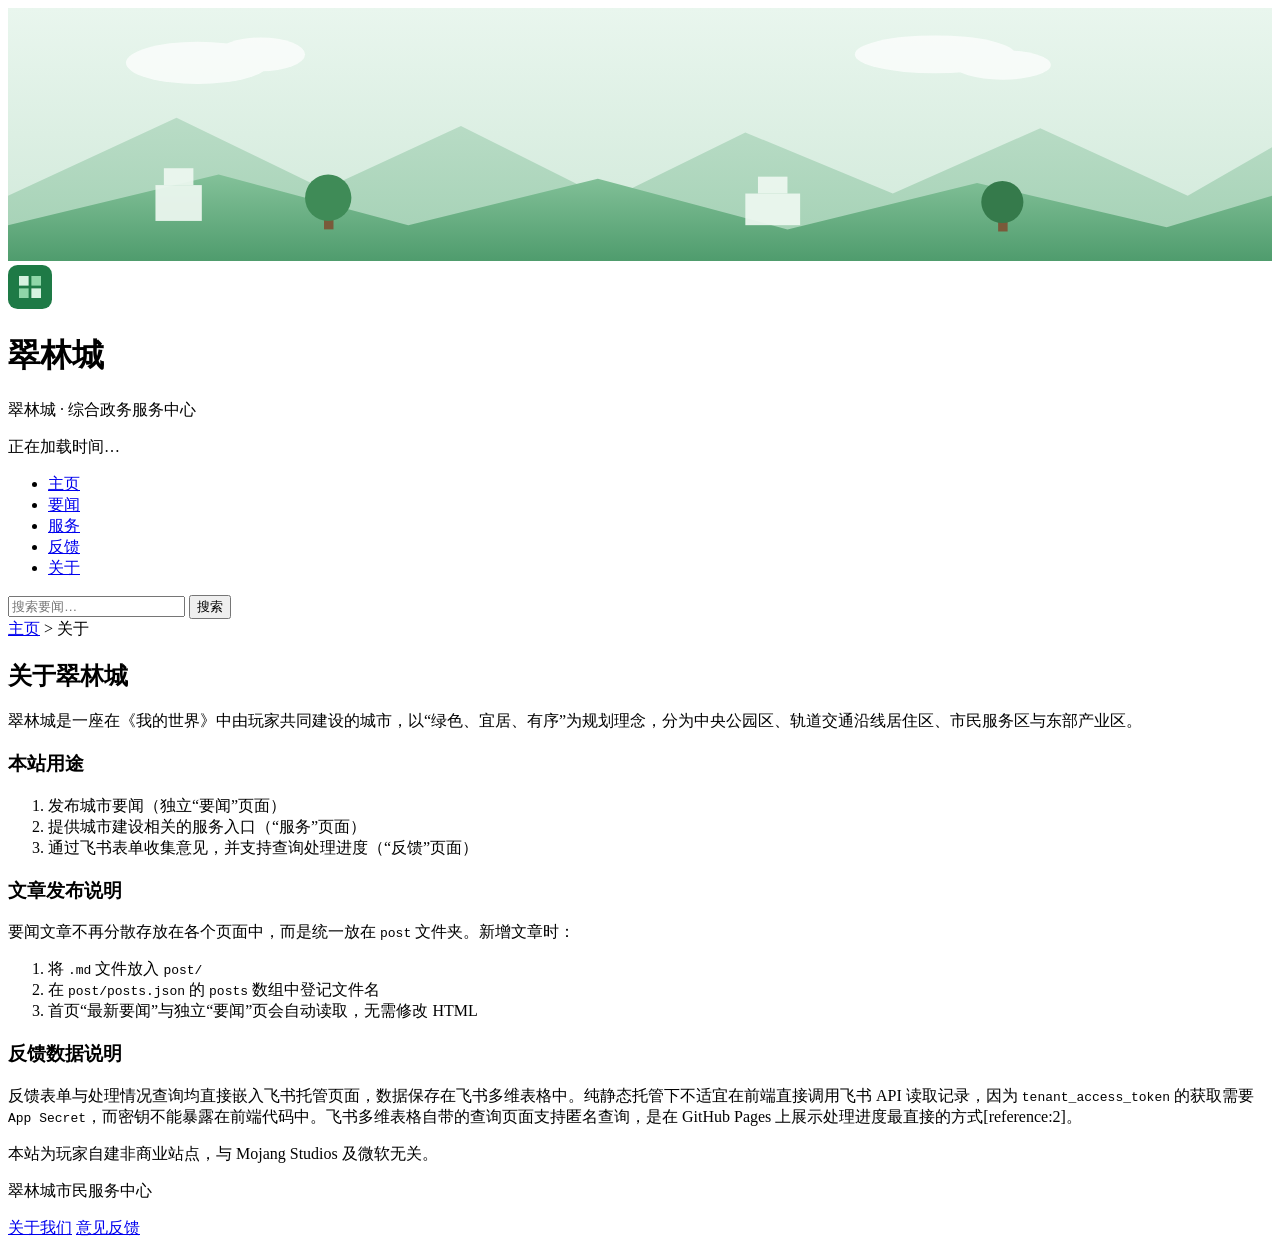
==== pages/about.html @ fd7b01f1 "first commit" ====
<!DOCTYPE html>
<html lang="zh-CN">
<head>
<meta charset="UTF-8">
<meta name="viewport" content="width=device-width, initial-scale=1">
<title>关于 · 翠林城</title>
<link rel="icon" href="../img/favicon.svg" type="image/svg+xml">
<link rel="stylesheet" href="../CSS/index-css.css">
</head>
<body>

<header class="top-banner top-banner--small">
  <img class="top-banner__bg" src="../img/banner.svg" alt="翠林城城市风貌">
  <div class="top-banner__inner">
    <div class="brand">
      <img class="brand__mark" src="../img/favicon.svg" alt="翠林城图标" width="44" height="44">
      <div class="brand__text">
        <h1 class="brand__name">翠林城</h1>
        <p class="brand__sub">翠林城 · 综合政务服务中心</p>
      </div>
    </div>
    <div class="clock" id="siteClock">正在加载时间…</div>
  </div>
</header>

<div class="toolbar">
  <div class="toolbar__inner">
    <nav class="main-nav" aria-label="主导航">
      <ul>
        <li><a href="../index.html">主页</a></li>
        <li><a href="news.html">要闻</a></li>
        <li><a href="service.html">服务</a></li>
        <li><a href="feedback.html">反馈</a></li>
        <li><a href="about.html" class="active">关于</a></li>
      </ul>
    </nav>
    <form class="search" onsubmit="location.href='../index.html';return false;">
      <input type="search" placeholder="搜索要闻…" aria-label="站内搜索">
      <button type="submit">搜索</button>
    </form>
  </div>
</div>

<main class="container" id="main">
  <nav class="breadcrumb"><a href="../index.html">主页</a> &gt; <span>关于</span></nav>

  <section class="panel page-panel">
    <div class="panel__head"><h2>关于翠林城</h2></div>
    <div class="page-body">
      <p>翠林城是一座在《我的世界》中由玩家共同建设的城市，以“绿色、宜居、有序”为规划理念，分为中央公园区、轨道交通沿线居住区、市民服务区与东部产业区。</p>

      <h3>本站用途</h3>
      <ol>
        <li>发布城市要闻（独立“要闻”页面）</li>
        <li>提供城市建设相关的服务入口（“服务”页面）</li>
        <li>通过飞书表单收集意见，并支持查询处理进度（“反馈”页面）</li>
      </ol>

      <h3>文章发布说明</h3>
      <p>要闻文章不再分散存放在各个页面中，而是统一放在 <code>post</code> 文件夹。新增文章时：</p>
      <ol>
        <li>将 <code>.md</code> 文件放入 <code>post/</code></li>
        <li>在 <code>post/posts.json</code> 的 <code>posts</code> 数组中登记文件名</li>
        <li>首页“最新要闻”与独立“要闻”页会自动读取，无需修改 HTML</li>
      </ol>

      <h3>反馈数据说明</h3>
      <p>反馈表单与处理情况查询均直接嵌入飞书托管页面，数据保存在飞书多维表格中。纯静态托管下不适宜在前端直接调用飞书 API 读取记录，因为 <code>tenant_access_token</code> 的获取需要 <code>App Secret</code>，而密钥不能暴露在前端代码中。飞书多维表格自带的查询页面支持匿名查询，是在 GitHub Pages 上展示处理进度最直接的方式[reference:2]。</p>

      <p class="note">本站为玩家自建非商业站点，与 Mojang Studios 及微软无关。</p>
    </div>
  </section>
</main>

<footer class="site-footer">
  <div class="footer-bottom">
    <div class="footer-bottom__inner">
      <p>翠林城市民服务中心</p>
      <p class="footer-bottom__links">
        <a href="about.html">关于我们</a>
        <a href="feedback.html">意见反馈</a>
      </p>
    </div>
  </div>
</footer>

<script src="../JS/common.js"></script>
</body>
</html>
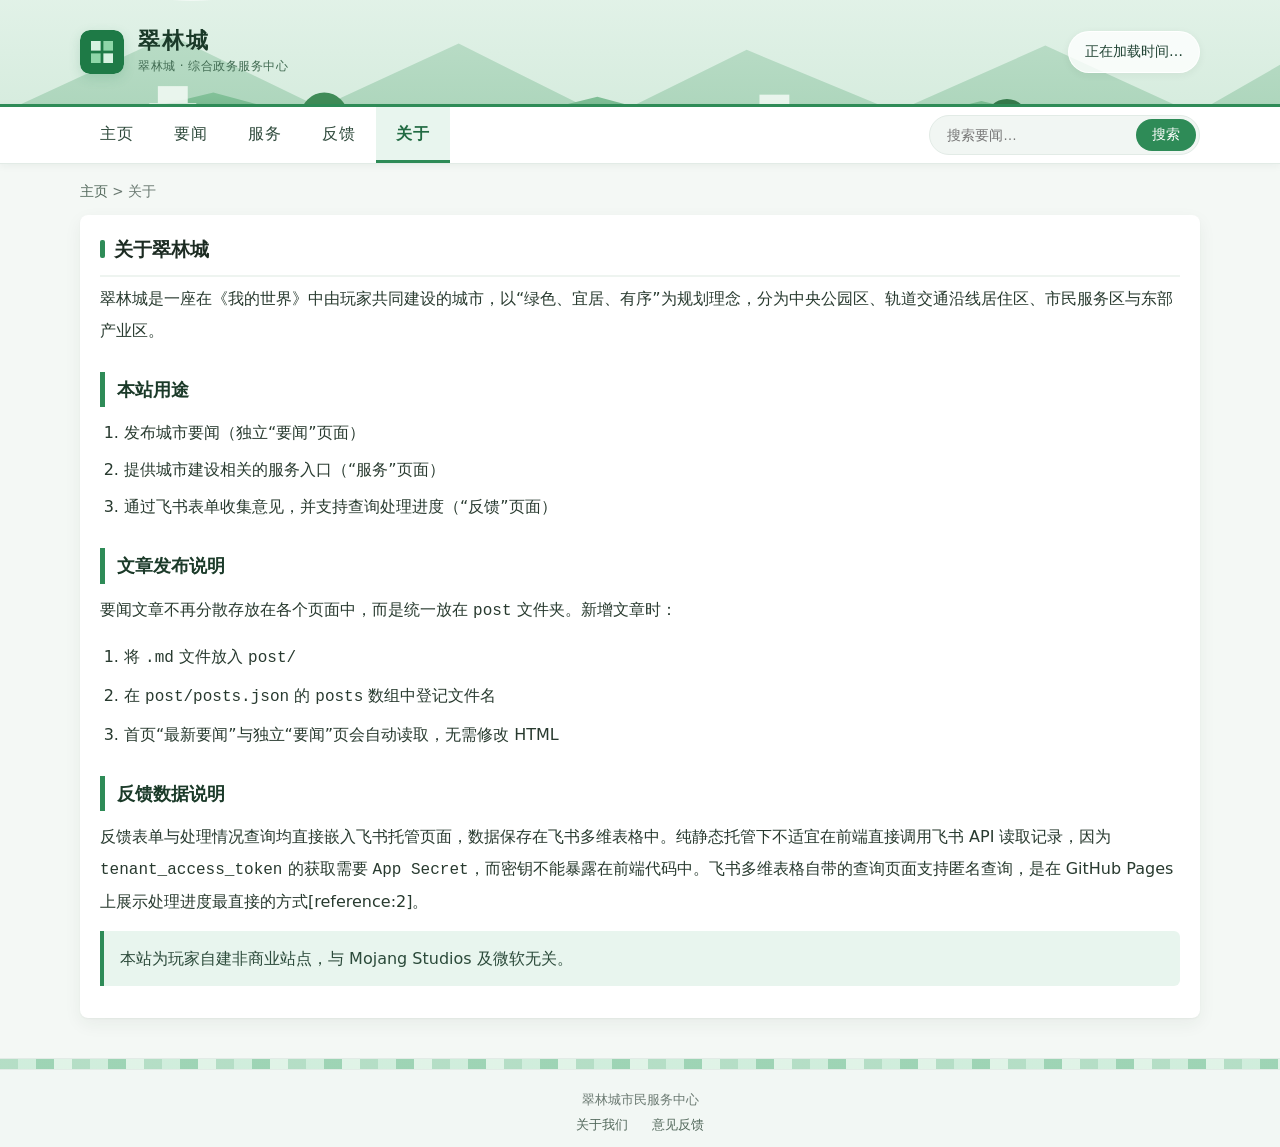
==== commit 32a95be6: "first commit" ====
--- a/pages/about.html
+++ b/pages/about.html
@@ -5,7 +5,7 @@
 <meta name="viewport" content="width=device-width, initial-scale=1">
 <title>关于 · 翠林城</title>
 <link rel="icon" href="../img/favicon.svg" type="image/svg+xml">
-<link rel="stylesheet" href="../CSS/index-css.css">
+<link rel="stylesheet" href="../css/index-css.css">
 </head>
 <body>
 
@@ -84,6 +84,6 @@
   </div>
 </footer>
 
-<script src="../JS/common.js"></script>
+<script src="../js/common.js"></script>
 </body>
 </html>
--- a/css/index-css.css
+++ b/css/index-css.css
@@ -0,0 +1,330 @@
+/* ==========================================================
+   翠林城 · 全站样式表（浅色绿色主题）
+   ========================================================== */
+
+:root{
+  --primary:#2e8b57;
+  --primary-dark:#226b43;
+  --primary-soft:#e8f5ee;
+  --primary-line:#bfe0cb;
+  --ink:#1c2b22;
+  --muted:#6b7a72;
+  --line:#e2ebe6;
+  --card:#fff;
+  --radius:8px;
+  --shadow:0 1px 2px rgba(28,43,34,.04),0 6px 18px rgba(28,43,34,.06);
+  --max:1160px;
+}
+
+*,*::before,*::after{box-sizing:border-box;}
+html{-webkit-text-size-adjust:100%;scroll-behavior:smooth;}
+body{
+  margin:0;
+  font-family:"Microsoft YaHei","PingFang SC","Hiragino Sans GB",system-ui,-apple-system,"Segoe UI",sans-serif;
+  font-size:16px;line-height:1.7;color:#24352b;background:#f4f8f5;
+}
+img{max-width:100%;display:block;}
+a{color:#256b46;text-decoration:none;}
+a:hover{text-decoration:underline;}
+ul,ol{margin:0;padding:0;}
+[hidden]{display:none !important;}
+
+.skip-link{position:absolute;left:-9999px;}
+.skip-link:focus{left:12px;top:12px;z-index:999;background:#fff;padding:8px 14px;border-radius:4px;box-shadow:var(--shadow);}
+
+/* ---------- 顶部横幅 ---------- */
+.top-banner{position:relative;overflow:hidden;height:158px;background:#dff0e4;}
+.top-banner--small{height:104px;}
+.top-banner__bg{position:absolute;inset:0;width:100%;height:100%;object-fit:cover;}
+.top-banner__inner{
+  position:relative;z-index:1;max-width:var(--max);margin:0 auto;height:100%;
+  padding:0 20px;display:flex;align-items:center;justify-content:space-between;gap:18px;
+}
+.brand{display:flex;align-items:center;gap:14px;}
+.brand__mark{width:52px;height:52px;border-radius:12px;display:block;flex:0 0 auto;box-shadow:0 4px 12px rgba(46,139,87,.18);}
+.brand__name{margin:0;font-size:26px;line-height:1.2;color:#1b3a29;letter-spacing:2px;font-weight:700;}
+.brand__sub{margin:2px 0 0;font-size:13px;color:#416b52;letter-spacing:.5px;}
+.top-banner--small .brand__name{font-size:22px;}
+.top-banner--small .brand__mark{width:44px;height:44px;border-radius:10px;}
+.top-banner--small .brand__sub{font-size:12px;}
+.clock{
+  background:rgba(255,255,255,.8);border:1px solid rgba(255,255,255,.95);
+  padding:8px 16px;border-radius:999px;font-size:14px;color:#214434;
+  white-space:nowrap;box-shadow:0 2px 8px rgba(28,43,34,.06);
+}
+
+/* ---------- 导航与搜索 ---------- */
+.toolbar{
+  background:#fff;border-top:3px solid var(--primary);
+  border-bottom:1px solid var(--line);
+  box-shadow:0 2px 8px rgba(28,43,34,.05);
+  position:sticky;top:0;z-index:60;
+}
+.toolbar__inner{
+  max-width:var(--max);margin:0 auto;padding:0 20px;
+  display:flex;align-items:center;justify-content:space-between;gap:16px;flex-wrap:wrap;
+}
+.main-nav ul{display:flex;flex-wrap:wrap;list-style:none;}
+.main-nav a{
+  display:block;padding:13px 20px;color:#2f4a3c;font-size:16px;letter-spacing:1px;
+  border-bottom:3px solid transparent;
+  transition:background .2s,color .2s,border-color .2s;
+}
+.main-nav a:hover{background:var(--primary-soft);color:var(--primary-dark);text-decoration:none;}
+.main-nav a.active{background:var(--primary-soft);color:var(--primary-dark);border-bottom-color:var(--primary);font-weight:700;}
+
+.search{
+  display:flex;align-items:center;background:#f1f6f3;
+  border:1px solid var(--line);border-radius:999px;padding:3px;min-width:250px;
+}
+.search input{border:0;outline:0;padding:7px 14px;font-size:14px;flex:1;min-width:0;background:transparent;color:#24352b;}
+.search button{border:0;background:var(--primary);color:#fff;padding:7px 16px;border-radius:999px;font-size:14px;cursor:pointer;transition:background .2s;}
+.search button:hover{background:var(--primary-dark);}
+
+/* ---------- 容器与卡片 ---------- */
+.container{max-width:var(--max);margin:0 auto;padding:0 20px;}
+
+.panel{background:var(--card);border-radius:var(--radius);box-shadow:var(--shadow);padding:18px 20px;}
+.panel__head{
+  display:flex;align-items:center;justify-content:space-between;
+  border-bottom:2px solid #eef4f0;padding-bottom:10px;margin-bottom:6px;
+}
+.panel__head h2{margin:0;font-size:19px;color:var(--ink);position:relative;padding-left:14px;font-weight:700;}
+.panel__head h2::before{
+  content:"";position:absolute;left:0;top:50%;transform:translateY(-50%);
+  width:5px;height:18px;background:var(--primary);border-radius:2px;
+}
+.more{font-size:13px;color:var(--muted);}
+.more:hover{color:var(--primary-dark);text-decoration:none;}
+
+/* ---------- 首页网格 ---------- */
+.home-grid{display:grid;grid-template-columns:minmax(0,1fr) 420px;gap:20px;margin:22px auto 40px;}
+@media (max-width:940px){.home-grid{grid-template-columns:1fr;}}
+
+/* ---------- 要闻列表 ---------- */
+.news-list{list-style:none;}
+.news-list li{border-bottom:1px dashed var(--line);}
+.news-list li:last-child{border-bottom:0;}
+.news-list a{
+  display:flex;align-items:baseline;gap:12px;
+  padding:11px 4px;color:#2a3b31;font-size:15.5px;transition:color .15s,background .15s;
+}
+.news-list a:hover{color:var(--primary-dark);text-decoration:none;background:#f7fbf8;}
+.news-list time{flex:0 0 auto;font-size:13px;color:var(--muted);font-variant-numeric:tabular-nums;}
+.news-list .tag{flex:0 0 auto;font-size:12px;color:var(--primary-dark);background:var(--primary-soft);padding:1px 7px;border-radius:3px;}
+.news-list .title{flex:1;overflow:hidden;text-overflow:ellipsis;white-space:nowrap;}
+.news-list .empty{padding:26px 6px;color:var(--muted);text-align:center;font-size:14px;}
+
+.news-more{
+  display:block;width:100%;margin-top:10px;padding:9px;
+  border:1px solid var(--line);background:#fbfdfc;color:#4b5f53;
+  border-radius:4px;cursor:pointer;font-size:14px;transition:all .2s;
+}
+.news-more:hover{background:var(--primary-soft);border-color:var(--primary-line);color:var(--primary-dark);}
+
+/* ---------- 轮播 ---------- */
+.carousel{position:relative;}
+.carousel__stage{
+  position:relative;
+  /* 关键修改：去掉固定 height，改用宽高比自适应 */
+  aspect-ratio: 16 / 9; 
+  border-radius:var(--radius);
+  overflow:hidden;
+  background:#eef4f0;
+}
+.carousel__viewport{position:absolute;inset:0;}
+.carousel__slide{
+  position:absolute;inset:0;opacity:0;transition:opacity .7s ease;
+  display:block;pointer-events:none;
+}
+.carousel__slide.is-active{opacity:1;pointer-events:auto;}
+.carousel__slide img{
+  width:100%;
+  height:100%;
+  object-fit:cover; /* 保证图片不变形，多余部分居中裁剪 */
+  object-position:center;
+}
+.carousel__arrow{
+  position:absolute;top:50%;transform:translateY(-50%);z-index:3;
+  width:36px;height:56px;border:0;background:rgba(255,255,255,.85);
+  color:#2b4a3a;font-size:26px;line-height:1;cursor:pointer;border-radius:4px;
+  display:flex;align-items:center;justify-content:center;transition:background .2s,color .2s;
+}
+.carousel__arrow:hover{background:#fff;color:var(--primary-dark);}
+.carousel__arrow--prev{left:10px;}
+.carousel__arrow--next{right:10px;}
+.carousel__dots{position:absolute;left:0;right:0;bottom:10px;z-index:3;display:flex;justify-content:center;gap:7px;}
+.carousel__dot{width:9px;height:9px;border-radius:50%;border:0;padding:0;cursor:pointer;background:rgba(255,255,255,.75);box-shadow:0 0 0 1px rgba(28,43,34,.12);transition:transform .2s,background .2s;}
+.carousel__dot.is-active{background:var(--primary);transform:scale(1.3);}
+.carousel__caption{margin-top:10px;background:var(--primary-soft);border-left:4px solid var(--primary);padding:9px 12px;font-size:14.5px;color:#24513a;border-radius:0 4px 4px 0;min-height:20px;}
+/* ---------- 服务卡片 ---------- */
+.service-grid{display:grid;grid-template-columns:repeat(auto-fill,minmax(260px,1fr));gap:16px;margin-top:16px;}
+.service-card{
+  display:block;background:#fff;border:1px solid var(--line);border-radius:var(--radius);
+  padding:20px 18px;box-shadow:var(--shadow);transition:transform .18s,box-shadow .18s,border-color .18s;
+}
+.service-card:hover{transform:translateY(-3px);box-shadow:0 8px 24px rgba(28,43,34,.1);border-color:var(--primary-line);text-decoration:none;}
+.service-card__icon{font-size:26px;line-height:1;margin-bottom:10px;display:block;}
+.service-card__title{font-size:16px;font-weight:700;color:#1b3a29;margin:0 0 6px;}
+.service-card__desc{font-size:13.5px;color:var(--muted);line-height:1.6;margin:0;}
+
+/* ---------- 反馈页 ---------- */
+.feedback-layout{display:flex;flex-direction:column;gap:22px;margin-bottom:40px;}
+.feedback-block{background:#fff;border-radius:var(--radius);box-shadow:var(--shadow);padding:22px 24px;}
+.feedback-block h2{font-size:19px;color:var(--ink);margin:0 0 6px;padding-left:14px;position:relative;}
+.feedback-block h2::before{content:"";position:absolute;left:0;top:50%;transform:translateY(-50%);width:5px;height:18px;background:var(--primary);border-radius:2px;}
+.feedback-block__desc{font-size:14px;color:var(--muted);margin:0 0 16px;}
+.feedback-iframe{width:100%;border:0;border-radius:6px;background:#f7fbf8;display:block;}
+.feedback-iframe--form{height:640px;}
+.feedback-iframe--status{height:520px;}
+.feedback-placeholder{
+  padding:40px 20px;text-align:center;color:var(--muted);font-size:14px;
+  background:#f7fbf8;border:1px dashed var(--line);border-radius:6px;
+}
+.feedback-placeholder code{background:#eef4f0;padding:2px 6px;border-radius:4px;font-size:13px;color:#1f6b45;}
+
+/* ---------- 页尾 ---------- */
+.site-footer{margin-top:26px;background:#f7faf8;border-top:1px solid var(--line);}
+.site-footer::before{
+  content:"";display:block;height:10px;
+  background:repeating-linear-gradient(90deg,#a9d9bd 0 18px,#c9ebd7 18px 36px,#8ecda9 36px 54px,#dcf2e4 54px 72px);
+  opacity:.85;
+}
+.footer-bottom{background:#f2f7f4;border-top:1px solid var(--line);}
+.footer-bottom__inner{max-width:var(--max);margin:0 auto;padding:16px 20px;text-align:center;font-size:13px;color:#6b7a72;}
+.footer-bottom p{margin:3px 0;}
+.footer-bottom__links a{margin:0 10px;color:#52685b;}
+.footer-bottom__links a:hover{color:var(--primary-dark);}
+
+/* ---------- 内容页通用 ---------- */
+.breadcrumb{font-size:13.5px;color:var(--muted);margin:16px 0 12px;}
+.breadcrumb a{color:#52685b;}
+.breadcrumb a:hover{color:var(--primary-dark);}
+
+.page-panel{margin-bottom:40px;}
+.page-body{font-size:16px;line-height:1.95;color:#283a2f;}
+.page-body h3{font-size:18px;color:#1b3a29;margin:26px 0 10px;padding-left:12px;border-left:5px solid var(--primary);}
+.page-body p{margin:0 0 14px;}
+.page-body ul,.page-body ol{padding-left:24px;margin:0 0 16px;}
+.page-body li{margin:6px 0;}
+.page-body a{color:#256b46;}
+.page-body .note{background:var(--primary-soft);border-left:4px solid var(--primary);padding:12px 16px;border-radius:0 6px 6px 0;color:#2b4a3a;}
+
+/* ==========================================================
+   八、文章页
+   ========================================================== */
+.article-grid{
+  display:grid;
+  grid-template-columns:minmax(0,1fr) 290px;
+  gap:22px;
+  align-items:start;
+  margin-bottom:40px;
+}
+
+/* 侧栏 sticky：滚动时目录固定在视口 */
+.article-aside{
+  position:sticky;
+  top:76px;
+  align-self:start;
+  max-height:calc(100vh - 96px);
+  overflow:auto;
+}
+
+/* 小屏取消固定 */
+@media (max-width:960px){
+  .article-grid{grid-template-columns:1fr;}
+  .article-aside{
+    position:static;
+    max-height:none;
+    overflow:visible;
+    order:2;
+  }
+}
+
+.article-main{min-width:0;}
+.article-cover{
+  width:100%;max-height:400px;object-fit:cover;
+  border-radius:var(--radius);box-shadow:var(--shadow);margin-bottom:16px;
+}
+.article-body{
+  background:#fff;border-radius:var(--radius);box-shadow:var(--shadow);
+  padding:28px 32px 36px;
+}
+@media (max-width:600px){
+  .article-body{padding:20px 18px 26px;}
+}
+.article-title{margin:0 0 14px;font-size:26px;line-height:1.45;color:#1b3a29;font-weight:700;}
+.article-meta{
+  display:flex;flex-wrap:wrap;gap:8px 18px;
+  font-size:13.5px;color:var(--muted);
+  padding-bottom:14px;margin-bottom:22px;border-bottom:1px dashed var(--line);
+}
+
+/* 目录卡片：不再自身 sticky，由父级 aside 负责 */
+.toc{
+  background:#fff;
+  border-radius:var(--radius);
+  box-shadow:var(--shadow);
+  padding:16px 14px;
+}
+.toc-title{
+  margin:0 0 10px;font-size:15px;font-weight:700;color:#1b3a29;
+  border-left:4px solid var(--primary);padding-left:9px;
+}
+.toc-empty{color:var(--muted);font-size:13px;margin:0;}
+.toc-list{list-style:none;margin:0;padding:0;}
+.toc-list .toc-list{padding-left:12px;}
+.toc-item a{
+  display:block;padding:5px 8px;font-size:13.5px;color:#4b5f53;
+  border-left:3px solid transparent;border-radius:0 4px 4px 0;
+  line-height:1.5;transition:all .15s;
+}
+.toc-item a:hover{background:var(--primary-soft);color:var(--primary-dark);text-decoration:none;}
+.toc-item a.active{
+  color:var(--primary-dark);border-left-color:var(--primary);
+  background:var(--primary-soft);font-weight:700;
+}
+
+/* 原来 .side-card 相关样式可整段删除，已不再使用 */
+
+/* ---------- Markdown 渲染 ---------- */
+.md-content{font-size:16.5px;line-height:1.95;color:#283a2f;}
+.md-content h1,.md-content h2,.md-content h3,.md-content h4{color:#1b3a29;line-height:1.5;margin:30px 0 12px;font-weight:700;scroll-margin-top:80px;}
+.md-content h1{font-size:24px;}
+.md-content h2{font-size:21px;padding-left:12px;border-left:5px solid var(--primary);}
+.md-content h3{font-size:18px;}
+.md-content h4{font-size:16.5px;}
+.md-content p{margin:0 0 14px;}
+.md-content strong{color:#132a1d;font-weight:700;}
+.md-content em{font-style:italic;color:#3d4a43;}
+.md-content a{color:#256b46;border-bottom:1px solid rgba(37,107,70,.3);}
+.md-content a:hover{color:var(--primary-dark);border-bottom-color:var(--primary-dark);text-decoration:none;}
+.md-content ul,.md-content ol{margin:0 0 16px;padding-left:26px;}
+.md-content li{margin:6px 0;}
+.md-content ul li::marker{color:var(--primary);}
+.md-content blockquote{margin:0 0 16px;padding:12px 16px;background:var(--primary-soft);border-left:4px solid var(--primary);color:#2b4a3a;border-radius:0 6px 6px 0;}
+.md-content blockquote p:last-child{margin-bottom:0;}
+.md-content code{background:#eef4f0;color:#1f6b45;padding:2px 6px;border-radius:4px;font-size:.92em;font-family:Consolas,Monaco,"Courier New",monospace;}
+.md-content pre{background:#f6faf8;border:1px solid var(--line);border-radius:6px;padding:14px 16px;overflow:auto;margin:0 0 16px;line-height:1.6;}
+.md-content pre code{background:none;color:#26332b;padding:0;font-size:14px;}
+.md-content hr{border:0;border-top:1px dashed var(--line);margin:26px 0;}
+.md-content img{border-radius:6px;margin:10px 0;box-shadow:var(--shadow);}
+.md-content table{width:100%;border-collapse:collapse;margin-bottom:16px;font-size:15px;}
+.md-content th,.md-content td{border:1px solid var(--line);padding:8px 10px;text-align:left;}
+.md-content th{background:#f3f9f5;}
+.md-error{color:#8a4b2a;background:#fdf6ef;border:1px solid #f0d9c5;padding:14px 16px;border-radius:6px;}
+
+/* ---------- 响应式 ---------- */
+@media (max-width:720px){
+  .top-banner{height:130px;}
+  .brand__name{font-size:22px;}
+  .brand__mark{width:44px;height:44px;border-radius:10px;}
+  .clock{font-size:12px;padding:6px 12px;}
+  .toolbar__inner{padding:0 14px;}
+  .main-nav a{padding:12px 14px;font-size:15px;}
+  .search{min-width:100%;margin-bottom:10px;}
+  
+  .article-title{font-size:21px;}
+  .feedback-iframe--form{height:720px;}
+  .feedback-iframe--status{height:600px;}
+}
